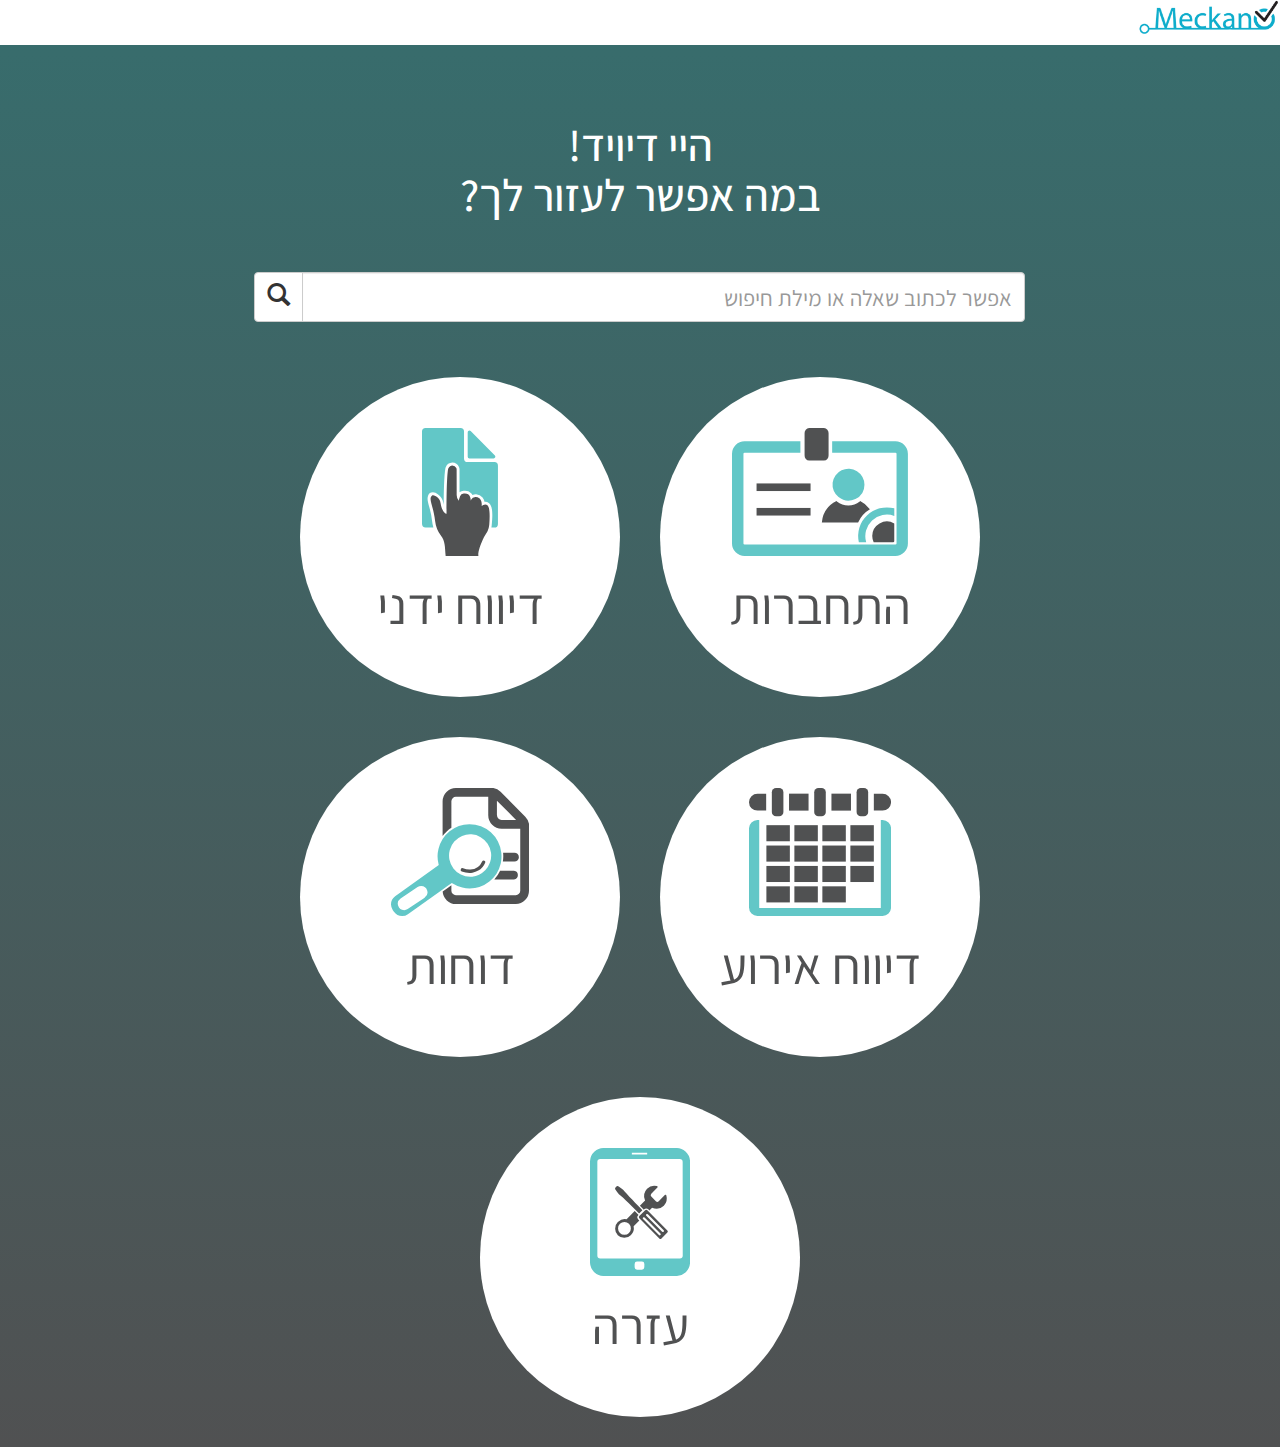
==== Habibi_FAQ/homePage.html @ c41bf71b "Add files via upload" ====
<!doctype html>
<html lang="">
    <head>
        <meta charset="utf-8">
        <meta http-equiv="X-UA-Compatible" content="IE=edge">
        <meta name="viewport" content="width=device-width, initial-scale=1">
        <title></title>
        <meta name="description" content="" />
        <meta name="keywords" content="" />
        <meta name="author" content="" />

        <!-- CSS -->
        <link href="https://fonts.googleapis.com/css?family=Assistant" rel="stylesheet">
        <!--Bootstrap 3 css file-->
        <link href="Bootstrap/css/bootstrap.css" rel="stylesheet" />
        <!--Bootstrap non-responsive css file (just add class "non-responsive" to the body tag)-->
        <link href="Bootstrap/css/bootstrap-non-responsive.css" rel="stylesheet" />
        <!--Bootstrap fixes for hebrew (add class='rtl' to the body tag)-->
        <link href="Bootstrap/css/bootstrap-rtl.css" rel="stylesheet" />
        <!--Bootstrap them - for changing the shape and colors of bootstrap objects like buttons-->
        <!--<link href="Bootstrap/css/bootstrap-theme.css" rel="stylesheet" />-->
        <!--The only file you should right your css-->
        <link href="Styles/myStyle.css" rel="stylesheet" />

        <!-- Scripts -->
        <!--jQuery library-->
        <script src="jScripts/jquery-1.10.2.min.js"></script>
        <!--Bootstrap library-->
        <script src="Bootstrap/js/bootstrap.min.js"></script>
    </head>

    <body class="rtl">
        <header><img id="logo" src="images/logo.jpg"/>
        </header>
        <div id="container" class="container-fluid">
            <h1>היי דיויד! <br/> במה אפשר לעזור לך?</h1>
            <div class="row">
                <div class="col-sm-10 col-md-10 col-sm-offset-1">
                    <form class="navbar-form" role="search">
                        <div class="input-group">
                            <input id="searchTxt" type="text" class="form-control" placeholder="אפשר לכתוב שאלה או מילת חיפוש" name="q">
                            <div class="input-group-btn">
                                <button id="searchBtn" class="btn btn-default" type="submit"><i class="glyphicon glyphicon-search"></i></button>
                            </div>
                        </div>
                    </form>
                </div>
            </div>

            <div id="navContainer">
                <ul id="mainNav">
                    <li><a href="index.htm"><img class="homePageIcon" src="images/signIn.svg"/>התחברות</a></li>
                    <li><a href="#menu1"><img class="homePageIcon" src="images/manualChange.svg"/>דיווח ידני</a></li>
                    <li><a href="#menu2"><img class="homePageIcon" src="images/occasion.svg"/>דיווח אירוע</a></li>
                    <li><a href="#menu3"><img class="homePageIcon" src="images/reports.svg"/>דוחות</a></li>
                    <li><a href="#menu4"><img class="homePageIcon" src="images/help.svg"/>עזרה</a></li>
                </ul>
            </div>
        </div>
    </body>

</html>
---- Habibi_FAQ/Styles/myStyle.css ----
body{
    min-height: 100vh;
    background: #376D6D; /* For browsers that do not support gradients */
    background: -webkit-linear-gradient(#376D6D, #505152); /* For Safari 5.1 to 6.0 */
    background: -o-linear-gradient(#376D6D, #505152); /* For Opera 11.1 to 12.0 */
    background: -moz-linear-gradient(#376D6D, #505152); /* For Firefox 3.6 to 15 */
    background: linear-gradient(#376D6D, #505152); /* Standard syntax (must be last) */
}

header{
    background-color:white;
    height: 5vh;
    margin-bottom: 30px;
}

body, div, h1, h2, h3, h4{
    font-family: 'Assistant', sans-serif !important;
}

#accordion .glyphicon { margin-right:10px; }
.panel-body { padding:0px; }
.panel-body table tr td { padding-left: 15px }
.panel-body .table {margin-bottom: 0px; }

h4 a{
    font-size: 3vw;
}

.panel-body{
    font-size: 2.5vw;
    padding: 12px;
}

#changePasswordPic{
    height: 500px;
}

#logo{
    height: 4vh;
}

#container{
    max-width: 960px;
}

ul.nav li{
    font-size: 3vw;
}

/*
ul.nav li a{
color:white;
}
*/

/*
.nav-pills > li.active > a, .nav-pills > li.active > a:hover, .nav-pills > li.active > a:focus, .unselected {
color: #505152;
background-color:  #fff;
font-weight: bold;
}
*/


a:focus {
    color: #396b6b;
    text-decoration: none;
    font-weight: bold;
}



/*---------------------home page-------------------------*/
h1{
    color: white;
    text-align: CENTER;
    font-size: 5vh;
    margin: 5vh;
}

#mainNav{
    list-style: none; 
    margin-top: 3vh;
}

#mainNav li a{
    background-color: white;
    display: inline-block;
    height: 25vw;
    width: 25vw;
    border-radius: 25vw;
    font-size: 4vw;
    text-align: center;
    color: #505152;
    margin: 20px;
}

#navBar{
    height: 76px;
    background-color: #3f4142;
    position: absolute;
    padding: 0px !important;
    margin-top: 73px;
}

.selected{
    background-color: white !important;
    display: inline-block;
    height: 20vw;
    width: 20vw;
    border-radius: 25vw;
    font-size: 3.5vw;
    text-align: center;
    color: #505152 !important;
    margin: 10px;
    font-weight: bold;
    border: 3px solid #62c7c7;

}

.selected img {
    height: 7vw;
    display: block;
    margin: 3vw auto 0vw auto;
}

.unselected {
    color: #505152;
    background-color: #f5f5f5;
    margin: 84px 5px 55px 5px;
    border-radius: 5px;
}

.unselected img{
    height: 3vh;
    margin-left: 1vw;
}

.homePageIcon{
    height: 10vw;
    display: block;
    margin: 4vw auto 1vw auto;
}

.innerPageIcon{
    height: 3vh;
    margin-left: 1vw;
}

ul{
    display:flex;
    flex-wrap: wrap;
    justify-content: center;
    padding: 0px;
}

#searchTxt, #searchBtn{
    height: 50px;
    font-size: 2.5vh;
}
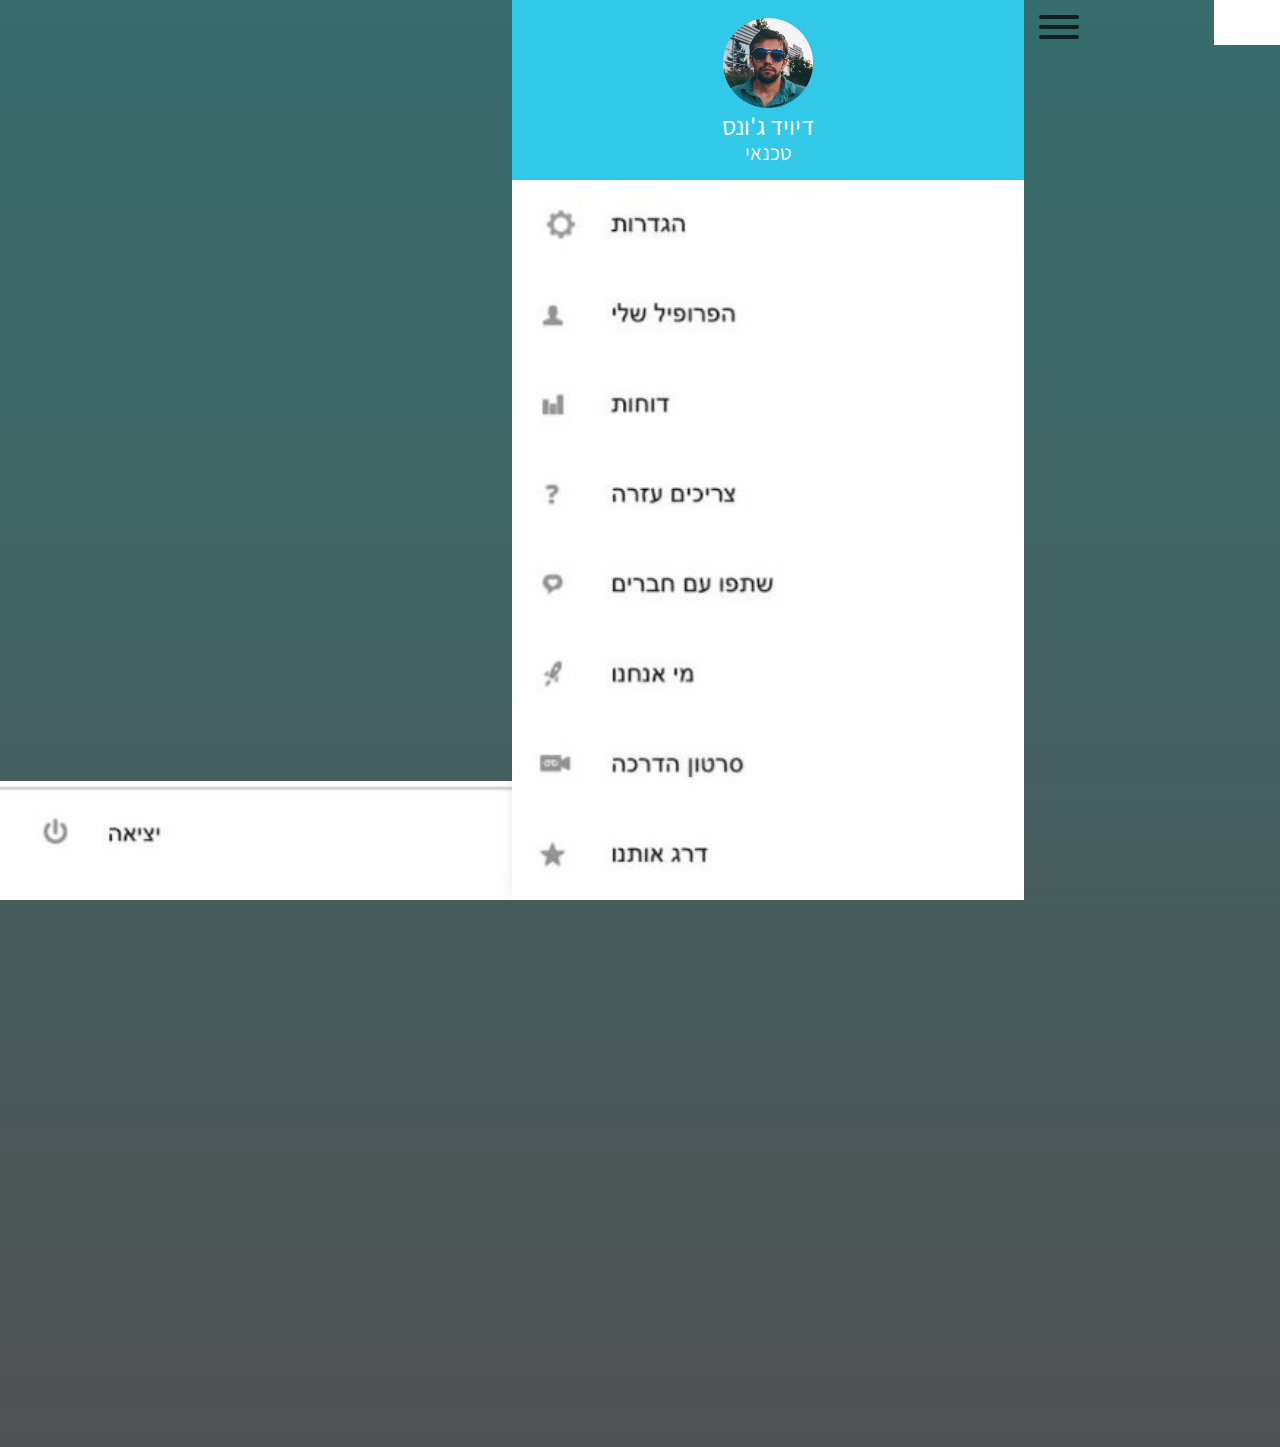
==== commit de611f13: "Add files via upload" ====
--- a/Habibi_FAQ/homePage.html
+++ b/Habibi_FAQ/homePage.html
@@ -21,42 +21,76 @@
         <!--<link href="Bootstrap/css/bootstrap-theme.css" rel="stylesheet" />-->
         <!--The only file you should right your css-->
         <link href="Styles/myStyle.css" rel="stylesheet" />
+        <link href="dist/hamburgers.css" rel="stylesheet" />
 
         <!-- Scripts -->
         <!--jQuery library-->
+
         <script src="jScripts/jquery-1.10.2.min.js"></script>
+        <script src="jScripts/jquery-ui.js"></script>
         <!--Bootstrap library-->
         <script src="Bootstrap/js/bootstrap.min.js"></script>
+        <script src="jScripts/javaScript.js"></script>
+
     </head>
 
-    <body class="rtl">
-        <header><img id="logo" src="images/logo.jpg"/>
-        </header>
-        <div id="container" class="container-fluid">
-            <h1>היי דיויד! <br/> במה אפשר לעזור לך?</h1>
-            <div class="row">
-                <div class="col-sm-10 col-md-10 col-sm-offset-1">
-                    <form class="navbar-form" role="search">
-                        <div class="input-group">
-                            <input id="searchTxt" type="text" class="form-control" placeholder="אפשר לכתוב שאלה או מילת חיפוש" name="q">
-                            <div class="input-group-btn">
-                                <button id="searchBtn" class="btn btn-default" type="submit"><i class="glyphicon glyphicon-search"></i></button>
+    <body class="rtl" onload="homepageLoad()">
+
+        <div id="menu" class="menuClose">
+            <div id="menuHeader">
+                <img id="profilePic" src="images/profileDavid.png"/>
+                <span id= "userName">
+                    דיויד ג'ונס <br/>
+                    <span id="job">טכנאי</span>
+                </span>
+            </div>
+            <img id="menuMiddle" src="images/menuMiddle.JPG"/>
+            <img id="menuBottom" src="images/menuBottom.JPG"/>
+        </div>
+
+        <div id="bigContainer">
+            <header>
+                <img id="logo" src="images/logo.jpg"/>
+                <button id="openMenu" class="hamburgerMenu hamburger hamburger--slider" type="button">
+                    <span class="hamburger-box">
+                        <span class="hamburger-inner"></span>
+                    </span>
+                </button>
+            </header>
+
+
+            <div id="container" class="container-fluid">
+
+
+
+
+                <h1>היי דיויד! <br/> במה אפשר לעזור לך?</h1>
+                <div class="row">
+                    <div class="col-sm-10 col-md-10 col-sm-offset-1">
+                        <form class="navbar-form" role="search">
+                            <div class="input-group">
+                                <input id="searchTxt" type="text" class="form-control" placeholder="אפשר לכתוב שאלה או מילת חיפוש" name="q">
+                                <div class="input-group-btn">
+                                    <button id="searchBtn" class="btn btn-default" type="submit"><i class="glyphicon glyphicon-search"></i></button>
+                                </div>
                             </div>
-                        </div>
-                    </form>
+                        </form>
+                    </div>
+                </div>
+
+                <div id="navContainer">
+                    <ul id="mainNav">
+                        <li><a onclick="click1()" href="index.htm"><img class="homePageIcon" src="images/signIn.svg"/>התחברות</a></li>
+                        <li><a onclick="click2()" href="index.htm"><img class="homePageIcon" src="images/manualChange.svg"/>דיווח ידני</a></li>
+                        <li><a onclick="click3()" href="index.htm"><img class="homePageIcon" src="images/occasion.svg"/>דיווח אירוע</a></li>
+                        <li><a onclick="click4()" href="index.htm"><img class="homePageIcon" src="images/reports.svg"/>דוחות</a></li>
+                        <li><a onclick="click5()" href="index.htm"><img class="homePageIcon" src="images/help.svg"/>תקלות</a></li>
+                    </ul>
                 </div>
             </div>
 
-            <div id="navContainer">
-                <ul id="mainNav">
-                    <li><a href="index.htm"><img class="homePageIcon" src="images/signIn.svg"/>התחברות</a></li>
-                    <li><a href="#menu1"><img class="homePageIcon" src="images/manualChange.svg"/>דיווח ידני</a></li>
-                    <li><a href="#menu2"><img class="homePageIcon" src="images/occasion.svg"/>דיווח אירוע</a></li>
-                    <li><a href="#menu3"><img class="homePageIcon" src="images/reports.svg"/>דוחות</a></li>
-                    <li><a href="#menu4"><img class="homePageIcon" src="images/help.svg"/>עזרה</a></li>
-                </ul>
-            </div>
-        </div>
+        </div> 
+
     </body>
 
 </html>--- a/Habibi_FAQ/Styles/myStyle.css
+++ b/Habibi_FAQ/Styles/myStyle.css
@@ -1,11 +1,14 @@
 
 body{
     min-height: 100vh;
+    max-width: 900px;
+    margin: 0 auto;
     background: #376D6D; /* For browsers that do not support gradients */
     background: -webkit-linear-gradient(#376D6D, #505152); /* For Safari 5.1 to 6.0 */
     background: -o-linear-gradient(#376D6D, #505152); /* For Opera 11.1 to 12.0 */
     background: -moz-linear-gradient(#376D6D, #505152); /* For Firefox 3.6 to 15 */
     background: linear-gradient(#376D6D, #505152); /* Standard syntax (must be last) */
+    direction:rtl;
 }
 
 header{
@@ -32,13 +35,14 @@
     padding: 12px;
 }
 
-#changePasswordPic{
-    height: 500px;
+.answerPic{
+    height: 400px;
 }
 
 #logo{
-    height: 4vh;
-}
+    height: 3.3vh;
+    margin: 9px 554px;
+    position: absolute;}
 
 #container{
     max-width: 960px;
@@ -63,7 +67,7 @@
 */
 
 
-a:focus {
+a.aQuestions:focus {
     color: #396b6b;
     text-decoration: none;
     font-weight: bold;
@@ -79,9 +83,20 @@
     margin: 5vh;
 }
 
+.hamburgerMenu{
+    position: absolute;
+/*    margin: -82px 683px !important;    */
+    left:0;
+}
+
+.hamburgerMenu:focus{
+    outline: transparent;
+}
+
 #mainNav{
     list-style: none; 
     margin-top: 3vh;
+    justify-content: center;
 }
 
 #mainNav li a{
@@ -97,30 +112,42 @@
 }
 
 #navBar{
-    height: 76px;
+    height: 69px;
     background-color: #3f4142;
     position: absolute;
     padding: 0px !important;
-    margin-top: 73px;
+    margin-top: 76px;
 }
 
 .selected{
     background-color: white !important;
     display: inline-block;
-    height: 20vw;
-    width: 20vw;
+    height: 18vw;
+    width: 18vw;
     border-radius: 25vw;
-    font-size: 3.5vw;
+    font-size: 3.1vw;
     text-align: center;
     color: #505152 !important;
-    margin: 10px;
+    margin: 22px 5px;
     font-weight: bold;
-    border: 3px solid #62c7c7;
-
-}
+    border: 6px solid #3f4142;    
+    /*
+    -webkit-transition: all 500ms ease;
+    -moz-transition: all 500ms ease;
+    -ms-transition: all 500ms ease;
+    -o-transition: all 500ms ease;
+    transition: all 500ms ease;
+    */
+}
+
+/*
+.liSelected{
+order: 1; 
+} 
+*/
 
 .selected img {
-    height: 7vw;
+    height: 5.5vw;
     display: block;
     margin: 3vw auto 0vw auto;
 }
@@ -130,6 +157,14 @@
     background-color: #f5f5f5;
     margin: 84px 5px 55px 5px;
     border-radius: 5px;
+    font-size: 2vh;
+    /*
+    -webkit-transition: all 500ms ease;
+    -moz-transition: all 500ms ease;
+    -ms-transition: all 500ms ease;
+    -o-transition: all 500ms ease;
+    transition: all 500ms ease;
+    */
 }
 
 .unselected img{
@@ -137,6 +172,10 @@
     margin-left: 1vw;
 }
 
+.aNavBar img{
+    pointer-events: none;
+}
+
 .homePageIcon{
     height: 10vw;
     display: block;
@@ -151,7 +190,7 @@
 ul{
     display:flex;
     flex-wrap: wrap;
-    justify-content: center;
+    justify-content: right;
     padding: 0px;
 }
 
@@ -160,4 +199,74 @@
     font-size: 2.5vh;
 }
 
-
+#5{
+    background-color: white;
+    padding: 20px;
+    border-radius: 5px;
+}
+
+#5 h3{
+    margin-top: 0px;
+    font-weight: bold;
+    margin-bottom: 15px;
+    text-align: center;
+}
+
+#5 p{
+    font-size: 2.5vw;
+}
+
+.menuClose{
+    position: absolute;
+    background-color: white;
+    width: 40vw;
+    height: 100vh;
+    top: 0;
+    left: 0;
+    z-index: 4;
+/*    float:left;*/
+/*    margin-right:-60vw;*/
+    transform: translateX(-40vw);
+}
+
+.menuClose2{
+/*    transform: translateX(-40vw);*/
+/*    display:none;*/
+}
+.menuOpen{
+    transform: translate(0);
+/*    left: 0;*/
+}
+
+#menuHeader{
+    height: 20vh;
+    background-color: #32c9e8;
+    padding: 2vh;
+}
+
+#userName{
+    color: white;
+    font-size: 2.8vh;
+    text-align: center;
+    display: block;
+}
+
+#job{
+    margin-top: -0.7vh;
+    font-size: 2.3vh;
+    display: block;}
+
+#profilePic{
+    height: 10vh;
+    margin: 0 auto;
+    display: block;
+}
+
+#menuMiddle, #menuBottom{
+    width: 100%;
+}
+
+#menuBottom{
+    position: absolute;
+    bottom: 0;
+}
--- a/Habibi_FAQ/dist/hamburgers.css
+++ b/Habibi_FAQ/dist/hamburgers.css
@@ -0,0 +1,626 @@
+/*!
+ * Hamburgers
+ * @description Tasty CSS-animated hamburgers
+ * @author Jonathan Suh @jonsuh
+ * @site https://jonsuh.com/hamburgers
+ * @link https://github.com/jonsuh/hamburgers
+ */
+.hamburger {
+  padding: 15px 15px;
+  display: inline-block;
+  cursor: pointer;
+  transition-property: opacity, filter;
+  transition-duration: 0.15s;
+  transition-timing-function: linear;
+  font: inherit;
+  color: inherit;
+  text-transform: none;
+  background-color: transparent;
+  border: 0;
+  margin: 0;
+  overflow: visible; }
+  .hamburger:hover {
+    opacity: 0.7; }
+
+.hamburger-box {
+  width: 40px;
+  height: 24px;
+  display: inline-block;
+  position: relative; }
+
+.hamburger-inner {
+  display: block;
+  top: 50%;
+  margin-top: -2px; }
+  .hamburger-inner, .hamburger-inner::before, .hamburger-inner::after {
+    width: 40px;
+    height: 4px;
+    background-color: #000;
+    border-radius: 4px;
+    position: absolute;
+    transition-property: transform;
+    transition-duration: 0.15s;
+    transition-timing-function: ease; }
+  .hamburger-inner::before, .hamburger-inner::after {
+    content: "";
+    display: block; }
+  .hamburger-inner::before {
+    top: -10px; }
+  .hamburger-inner::after {
+    bottom: -10px; }
+
+/*
+   * 3DX
+   */
+.hamburger--3dx .hamburger-box {
+  perspective: 80px; }
+
+.hamburger--3dx .hamburger-inner {
+  transition: transform 0.15s cubic-bezier(0.645, 0.045, 0.355, 1), background-color 0s 0.1s cubic-bezier(0.645, 0.045, 0.355, 1); }
+  .hamburger--3dx .hamburger-inner::before, .hamburger--3dx .hamburger-inner::after {
+    transition: transform 0s 0.1s cubic-bezier(0.645, 0.045, 0.355, 1); }
+
+.hamburger--3dx.is-active .hamburger-inner {
+  background-color: transparent;
+  transform: rotateY(180deg); }
+  .hamburger--3dx.is-active .hamburger-inner::before {
+    transform: translate3d(0, 10px, 0) rotate(45deg); }
+  .hamburger--3dx.is-active .hamburger-inner::after {
+    transform: translate3d(0, -10px, 0) rotate(-45deg); }
+
+/*
+   * 3DX Reverse
+   */
+.hamburger--3dx-r .hamburger-box {
+  perspective: 80px; }
+
+.hamburger--3dx-r .hamburger-inner {
+  transition: transform 0.15s cubic-bezier(0.645, 0.045, 0.355, 1), background-color 0s 0.1s cubic-bezier(0.645, 0.045, 0.355, 1); }
+  .hamburger--3dx-r .hamburger-inner::before, .hamburger--3dx-r .hamburger-inner::after {
+    transition: transform 0s 0.1s cubic-bezier(0.645, 0.045, 0.355, 1); }
+
+.hamburger--3dx-r.is-active .hamburger-inner {
+  background-color: transparent;
+  transform: rotateY(-180deg); }
+  .hamburger--3dx-r.is-active .hamburger-inner::before {
+    transform: translate3d(0, 10px, 0) rotate(45deg); }
+  .hamburger--3dx-r.is-active .hamburger-inner::after {
+    transform: translate3d(0, -10px, 0) rotate(-45deg); }
+
+/*
+   * 3DY
+   */
+.hamburger--3dy .hamburger-box {
+  perspective: 80px; }
+
+.hamburger--3dy .hamburger-inner {
+  transition: transform 0.15s cubic-bezier(0.645, 0.045, 0.355, 1), background-color 0s 0.1s cubic-bezier(0.645, 0.045, 0.355, 1); }
+  .hamburger--3dy .hamburger-inner::before, .hamburger--3dy .hamburger-inner::after {
+    transition: transform 0s 0.1s cubic-bezier(0.645, 0.045, 0.355, 1); }
+
+.hamburger--3dy.is-active .hamburger-inner {
+  background-color: transparent;
+  transform: rotateX(-180deg); }
+  .hamburger--3dy.is-active .hamburger-inner::before {
+    transform: translate3d(0, 10px, 0) rotate(45deg); }
+  .hamburger--3dy.is-active .hamburger-inner::after {
+    transform: translate3d(0, -10px, 0) rotate(-45deg); }
+
+/*
+   * 3DY Reverse
+   */
+.hamburger--3dy-r .hamburger-box {
+  perspective: 80px; }
+
+.hamburger--3dy-r .hamburger-inner {
+  transition: transform 0.15s cubic-bezier(0.645, 0.045, 0.355, 1), background-color 0s 0.1s cubic-bezier(0.645, 0.045, 0.355, 1); }
+  .hamburger--3dy-r .hamburger-inner::before, .hamburger--3dy-r .hamburger-inner::after {
+    transition: transform 0s 0.1s cubic-bezier(0.645, 0.045, 0.355, 1); }
+
+.hamburger--3dy-r.is-active .hamburger-inner {
+  background-color: transparent;
+  transform: rotateX(180deg); }
+  .hamburger--3dy-r.is-active .hamburger-inner::before {
+    transform: translate3d(0, 10px, 0) rotate(45deg); }
+  .hamburger--3dy-r.is-active .hamburger-inner::after {
+    transform: translate3d(0, -10px, 0) rotate(-45deg); }
+
+/*
+   * Arrow
+   */
+.hamburger--arrow.is-active .hamburger-inner::before {
+  transform: translate3d(-8px, 0, 0) rotate(-45deg) scale(0.7, 1); }
+
+.hamburger--arrow.is-active .hamburger-inner::after {
+  transform: translate3d(-8px, 0, 0) rotate(45deg) scale(0.7, 1); }
+
+/*
+   * Arrow Right
+   */
+.hamburger--arrow-r.is-active .hamburger-inner::before {
+  transform: translate3d(8px, 0, 0) rotate(45deg) scale(0.7, 1); }
+
+.hamburger--arrow-r.is-active .hamburger-inner::after {
+  transform: translate3d(8px, 0, 0) rotate(-45deg) scale(0.7, 1); }
+
+/*
+   * Arrow Alt
+   */
+.hamburger--arrowalt .hamburger-inner::before {
+  transition: top 0.1s 0.1s ease, transform 0.1s cubic-bezier(0.165, 0.84, 0.44, 1); }
+
+.hamburger--arrowalt .hamburger-inner::after {
+  transition: bottom 0.1s 0.1s ease, transform 0.1s cubic-bezier(0.165, 0.84, 0.44, 1); }
+
+.hamburger--arrowalt.is-active .hamburger-inner::before {
+  top: 0;
+  transform: translate3d(-8px, -10px, 0) rotate(-45deg) scale(0.7, 1);
+  transition: top 0.1s ease, transform 0.1s 0.1s cubic-bezier(0.895, 0.03, 0.685, 0.22); }
+
+.hamburger--arrowalt.is-active .hamburger-inner::after {
+  bottom: 0;
+  transform: translate3d(-8px, 10px, 0) rotate(45deg) scale(0.7, 1);
+  transition: bottom 0.1s ease, transform 0.1s 0.1s cubic-bezier(0.895, 0.03, 0.685, 0.22); }
+
+/*
+   * Arrow Alt Right
+   */
+.hamburger--arrowalt-r .hamburger-inner::before {
+  transition: top 0.1s 0.1s ease, transform 0.1s cubic-bezier(0.165, 0.84, 0.44, 1); }
+
+.hamburger--arrowalt-r .hamburger-inner::after {
+  transition: bottom 0.1s 0.1s ease, transform 0.1s cubic-bezier(0.165, 0.84, 0.44, 1); }
+
+.hamburger--arrowalt-r.is-active .hamburger-inner::before {
+  top: 0;
+  transform: translate3d(8px, -10px, 0) rotate(45deg) scale(0.7, 1);
+  transition: top 0.1s ease, transform 0.1s 0.1s cubic-bezier(0.895, 0.03, 0.685, 0.22); }
+
+.hamburger--arrowalt-r.is-active .hamburger-inner::after {
+  bottom: 0;
+  transform: translate3d(8px, 10px, 0) rotate(-45deg) scale(0.7, 1);
+  transition: bottom 0.1s ease, transform 0.1s 0.1s cubic-bezier(0.895, 0.03, 0.685, 0.22); }
+
+/*
+   * Boring
+   */
+.hamburger--boring .hamburger-inner, .hamburger--boring .hamburger-inner::before, .hamburger--boring .hamburger-inner::after {
+  transition-property: none; }
+
+.hamburger--boring.is-active .hamburger-inner {
+  transform: rotate(45deg); }
+  .hamburger--boring.is-active .hamburger-inner::before {
+    top: 0;
+    opacity: 0; }
+  .hamburger--boring.is-active .hamburger-inner::after {
+    bottom: 0;
+    transform: rotate(-90deg); }
+
+/*
+   * Collapse
+   */
+.hamburger--collapse .hamburger-inner {
+  top: auto;
+  bottom: 0;
+  transition-duration: 0.13s;
+  transition-delay: 0.13s;
+  transition-timing-function: cubic-bezier(0.55, 0.055, 0.675, 0.19); }
+  .hamburger--collapse .hamburger-inner::after {
+    top: -20px;
+    transition: top 0.2s 0.2s cubic-bezier(0.33333, 0.66667, 0.66667, 1), opacity 0.1s linear; }
+  .hamburger--collapse .hamburger-inner::before {
+    transition: top 0.12s 0.2s cubic-bezier(0.33333, 0.66667, 0.66667, 1), transform 0.13s cubic-bezier(0.55, 0.055, 0.675, 0.19); }
+
+.hamburger--collapse.is-active .hamburger-inner {
+  transform: translate3d(0, -10px, 0) rotate(-45deg);
+  transition-delay: 0.22s;
+  transition-timing-function: cubic-bezier(0.215, 0.61, 0.355, 1); }
+  .hamburger--collapse.is-active .hamburger-inner::after {
+    top: 0;
+    opacity: 0;
+    transition: top 0.2s cubic-bezier(0.33333, 0, 0.66667, 0.33333), opacity 0.1s 0.22s linear; }
+  .hamburger--collapse.is-active .hamburger-inner::before {
+    top: 0;
+    transform: rotate(-90deg);
+    transition: top 0.1s 0.16s cubic-bezier(0.33333, 0, 0.66667, 0.33333), transform 0.13s 0.25s cubic-bezier(0.215, 0.61, 0.355, 1); }
+
+/*
+   * Collapse Reverse
+   */
+.hamburger--collapse-r .hamburger-inner {
+  top: auto;
+  bottom: 0;
+  transition-duration: 0.13s;
+  transition-delay: 0.13s;
+  transition-timing-function: cubic-bezier(0.55, 0.055, 0.675, 0.19); }
+  .hamburger--collapse-r .hamburger-inner::after {
+    top: -20px;
+    transition: top 0.2s 0.2s cubic-bezier(0.33333, 0.66667, 0.66667, 1), opacity 0.1s linear; }
+  .hamburger--collapse-r .hamburger-inner::before {
+    transition: top 0.12s 0.2s cubic-bezier(0.33333, 0.66667, 0.66667, 1), transform 0.13s cubic-bezier(0.55, 0.055, 0.675, 0.19); }
+
+.hamburger--collapse-r.is-active .hamburger-inner {
+  transform: translate3d(0, -10px, 0) rotate(45deg);
+  transition-delay: 0.22s;
+  transition-timing-function: cubic-bezier(0.215, 0.61, 0.355, 1); }
+  .hamburger--collapse-r.is-active .hamburger-inner::after {
+    top: 0;
+    opacity: 0;
+    transition: top 0.2s cubic-bezier(0.33333, 0, 0.66667, 0.33333), opacity 0.1s 0.22s linear; }
+  .hamburger--collapse-r.is-active .hamburger-inner::before {
+    top: 0;
+    transform: rotate(90deg);
+    transition: top 0.1s 0.16s cubic-bezier(0.33333, 0, 0.66667, 0.33333), transform 0.13s 0.25s cubic-bezier(0.215, 0.61, 0.355, 1); }
+
+/*
+   * Elastic
+   */
+.hamburger--elastic .hamburger-inner {
+  top: 2px;
+  transition-duration: 0.275s;
+  transition-timing-function: cubic-bezier(0.68, -0.55, 0.265, 1.55); }
+  .hamburger--elastic .hamburger-inner::before {
+    top: 10px;
+    transition: opacity 0.125s 0.275s ease; }
+  .hamburger--elastic .hamburger-inner::after {
+    top: 20px;
+    transition: transform 0.275s cubic-bezier(0.68, -0.55, 0.265, 1.55); }
+
+.hamburger--elastic.is-active .hamburger-inner {
+  transform: translate3d(0, 10px, 0) rotate(135deg);
+  transition-delay: 0.075s; }
+  .hamburger--elastic.is-active .hamburger-inner::before {
+    transition-delay: 0s;
+    opacity: 0; }
+  .hamburger--elastic.is-active .hamburger-inner::after {
+    transform: translate3d(0, -20px, 0) rotate(-270deg);
+    transition-delay: 0.075s; }
+
+/*
+   * Elastic Reverse
+   */
+.hamburger--elastic-r .hamburger-inner {
+  top: 2px;
+  transition-duration: 0.275s;
+  transition-timing-function: cubic-bezier(0.68, -0.55, 0.265, 1.55); }
+  .hamburger--elastic-r .hamburger-inner::before {
+    top: 10px;
+    transition: opacity 0.125s 0.275s ease; }
+  .hamburger--elastic-r .hamburger-inner::after {
+    top: 20px;
+    transition: transform 0.275s cubic-bezier(0.68, -0.55, 0.265, 1.55); }
+
+.hamburger--elastic-r.is-active .hamburger-inner {
+  transform: translate3d(0, 10px, 0) rotate(-135deg);
+  transition-delay: 0.075s; }
+  .hamburger--elastic-r.is-active .hamburger-inner::before {
+    transition-delay: 0s;
+    opacity: 0; }
+  .hamburger--elastic-r.is-active .hamburger-inner::after {
+    transform: translate3d(0, -20px, 0) rotate(270deg);
+    transition-delay: 0.075s; }
+
+/*
+   * Emphatic
+   */
+.hamburger--emphatic {
+  overflow: hidden; }
+  .hamburger--emphatic .hamburger-inner {
+    transition: background-color 0.125s 0.175s ease-in; }
+    .hamburger--emphatic .hamburger-inner::before {
+      left: 0;
+      transition: transform 0.125s cubic-bezier(0.6, 0.04, 0.98, 0.335), top 0.05s 0.125s linear, left 0.125s 0.175s ease-in; }
+    .hamburger--emphatic .hamburger-inner::after {
+      top: 10px;
+      right: 0;
+      transition: transform 0.125s cubic-bezier(0.6, 0.04, 0.98, 0.335), top 0.05s 0.125s linear, right 0.125s 0.175s ease-in; }
+  .hamburger--emphatic.is-active .hamburger-inner {
+    transition-delay: 0s;
+    transition-timing-function: ease-out;
+    background-color: transparent; }
+    .hamburger--emphatic.is-active .hamburger-inner::before {
+      left: -80px;
+      top: -80px;
+      transform: translate3d(80px, 80px, 0) rotate(45deg);
+      transition: left 0.125s ease-out, top 0.05s 0.125s linear, transform 0.125s 0.175s cubic-bezier(0.075, 0.82, 0.165, 1); }
+    .hamburger--emphatic.is-active .hamburger-inner::after {
+      right: -80px;
+      top: -80px;
+      transform: translate3d(-80px, 80px, 0) rotate(-45deg);
+      transition: right 0.125s ease-out, top 0.05s 0.125s linear, transform 0.125s 0.175s cubic-bezier(0.075, 0.82, 0.165, 1); }
+
+/*
+   * Emphatic Reverse
+   */
+.hamburger--emphatic-r {
+  overflow: hidden; }
+  .hamburger--emphatic-r .hamburger-inner {
+    transition: background-color 0.125s 0.175s ease-in; }
+    .hamburger--emphatic-r .hamburger-inner::before {
+      left: 0;
+      transition: transform 0.125s cubic-bezier(0.6, 0.04, 0.98, 0.335), top 0.05s 0.125s linear, left 0.125s 0.175s ease-in; }
+    .hamburger--emphatic-r .hamburger-inner::after {
+      top: 10px;
+      right: 0;
+      transition: transform 0.125s cubic-bezier(0.6, 0.04, 0.98, 0.335), top 0.05s 0.125s linear, right 0.125s 0.175s ease-in; }
+  .hamburger--emphatic-r.is-active .hamburger-inner {
+    transition-delay: 0s;
+    transition-timing-function: ease-out;
+    background-color: transparent; }
+    .hamburger--emphatic-r.is-active .hamburger-inner::before {
+      left: -80px;
+      top: 80px;
+      transform: translate3d(80px, -80px, 0) rotate(-45deg);
+      transition: left 0.125s ease-out, top 0.05s 0.125s linear, transform 0.125s 0.175s cubic-bezier(0.075, 0.82, 0.165, 1); }
+    .hamburger--emphatic-r.is-active .hamburger-inner::after {
+      right: -80px;
+      top: 80px;
+      transform: translate3d(-80px, -80px, 0) rotate(45deg);
+      transition: right 0.125s ease-out, top 0.05s 0.125s linear, transform 0.125s 0.175s cubic-bezier(0.075, 0.82, 0.165, 1); }
+
+/*
+   * Slider
+   */
+.hamburger--slider .hamburger-inner {
+  top: 2px; }
+  .hamburger--slider .hamburger-inner::before {
+    top: 10px;
+    transition-property: transform, opacity;
+    transition-timing-function: ease;
+    transition-duration: 0.15s; }
+  .hamburger--slider .hamburger-inner::after {
+    top: 20px; }
+
+.hamburger--slider.is-active .hamburger-inner {
+  transform: translate3d(0, 10px, 0) rotate(45deg); }
+  .hamburger--slider.is-active .hamburger-inner::before {
+    transform: rotate(-45deg) translate3d(-5.71429px, -6px, 0);
+    opacity: 0; }
+  .hamburger--slider.is-active .hamburger-inner::after {
+    transform: translate3d(0, -20px, 0) rotate(-90deg); }
+
+/*
+   * Slider Reverse
+   */
+.hamburger--slider-r .hamburger-inner {
+  top: 2px; }
+  .hamburger--slider-r .hamburger-inner::before {
+    top: 10px;
+    transition-property: transform, opacity;
+    transition-timing-function: ease;
+    transition-duration: 0.15s; }
+  .hamburger--slider-r .hamburger-inner::after {
+    top: 20px; }
+
+.hamburger--slider-r.is-active .hamburger-inner {
+  transform: translate3d(0, 10px, 0) rotate(-45deg); }
+  .hamburger--slider-r.is-active .hamburger-inner::before {
+    transform: rotate(45deg) translate3d(5.71429px, -6px, 0);
+    opacity: 0; }
+  .hamburger--slider-r.is-active .hamburger-inner::after {
+    transform: translate3d(0, -20px, 0) rotate(90deg); }
+
+/*
+   * Spring
+   */
+.hamburger--spring .hamburger-inner {
+  top: 2px;
+  transition: background-color 0s 0.13s linear; }
+  .hamburger--spring .hamburger-inner::before {
+    top: 10px;
+    transition: top 0.1s 0.2s cubic-bezier(0.33333, 0.66667, 0.66667, 1), transform 0.13s cubic-bezier(0.55, 0.055, 0.675, 0.19); }
+  .hamburger--spring .hamburger-inner::after {
+    top: 20px;
+    transition: top 0.2s 0.2s cubic-bezier(0.33333, 0.66667, 0.66667, 1), transform 0.13s cubic-bezier(0.55, 0.055, 0.675, 0.19); }
+
+.hamburger--spring.is-active .hamburger-inner {
+  transition-delay: 0.22s;
+  background-color: transparent; }
+  .hamburger--spring.is-active .hamburger-inner::before {
+    top: 0;
+    transition: top 0.1s 0.15s cubic-bezier(0.33333, 0, 0.66667, 0.33333), transform 0.13s 0.22s cubic-bezier(0.215, 0.61, 0.355, 1);
+    transform: translate3d(0, 10px, 0) rotate(45deg); }
+  .hamburger--spring.is-active .hamburger-inner::after {
+    top: 0;
+    transition: top 0.2s cubic-bezier(0.33333, 0, 0.66667, 0.33333), transform 0.13s 0.22s cubic-bezier(0.215, 0.61, 0.355, 1);
+    transform: translate3d(0, 10px, 0) rotate(-45deg); }
+
+/*
+   * Spring Reverse
+   */
+.hamburger--spring-r .hamburger-inner {
+  top: auto;
+  bottom: 0;
+  transition-duration: 0.13s;
+  transition-delay: 0s;
+  transition-timing-function: cubic-bezier(0.55, 0.055, 0.675, 0.19); }
+  .hamburger--spring-r .hamburger-inner::after {
+    top: -20px;
+    transition: top 0.2s 0.2s cubic-bezier(0.33333, 0.66667, 0.66667, 1), opacity 0s linear; }
+  .hamburger--spring-r .hamburger-inner::before {
+    transition: top 0.1s 0.2s cubic-bezier(0.33333, 0.66667, 0.66667, 1), transform 0.13s cubic-bezier(0.55, 0.055, 0.675, 0.19); }
+
+.hamburger--spring-r.is-active .hamburger-inner {
+  transform: translate3d(0, -10px, 0) rotate(-45deg);
+  transition-delay: 0.22s;
+  transition-timing-function: cubic-bezier(0.215, 0.61, 0.355, 1); }
+  .hamburger--spring-r.is-active .hamburger-inner::after {
+    top: 0;
+    opacity: 0;
+    transition: top 0.2s cubic-bezier(0.33333, 0, 0.66667, 0.33333), opacity 0s 0.22s linear; }
+  .hamburger--spring-r.is-active .hamburger-inner::before {
+    top: 0;
+    transform: rotate(90deg);
+    transition: top 0.1s 0.15s cubic-bezier(0.33333, 0, 0.66667, 0.33333), transform 0.13s 0.22s cubic-bezier(0.215, 0.61, 0.355, 1); }
+
+/*
+   * Stand
+   */
+.hamburger--stand .hamburger-inner {
+  transition: transform 0.075s 0.15s cubic-bezier(0.55, 0.055, 0.675, 0.19), background-color 0s 0.075s linear; }
+  .hamburger--stand .hamburger-inner::before {
+    transition: top 0.075s 0.075s ease-in, transform 0.075s 0s cubic-bezier(0.55, 0.055, 0.675, 0.19); }
+  .hamburger--stand .hamburger-inner::after {
+    transition: bottom 0.075s 0.075s ease-in, transform 0.075s 0s cubic-bezier(0.55, 0.055, 0.675, 0.19); }
+
+.hamburger--stand.is-active .hamburger-inner {
+  transform: rotate(90deg);
+  background-color: transparent;
+  transition: transform 0.075s 0s cubic-bezier(0.215, 0.61, 0.355, 1), background-color 0s 0.15s linear; }
+  .hamburger--stand.is-active .hamburger-inner::before {
+    top: 0;
+    transform: rotate(-45deg);
+    transition: top 0.075s 0.1s ease-out, transform 0.075s 0.15s cubic-bezier(0.215, 0.61, 0.355, 1); }
+  .hamburger--stand.is-active .hamburger-inner::after {
+    bottom: 0;
+    transform: rotate(45deg);
+    transition: bottom 0.075s 0.1s ease-out, transform 0.075s 0.15s cubic-bezier(0.215, 0.61, 0.355, 1); }
+
+/*
+   * Stand Reverse
+   */
+.hamburger--stand-r .hamburger-inner {
+  transition: transform 0.075s 0.15s cubic-bezier(0.55, 0.055, 0.675, 0.19), background-color 0s 0.075s linear; }
+  .hamburger--stand-r .hamburger-inner::before {
+    transition: top 0.075s 0.075s ease-in, transform 0.075s 0s cubic-bezier(0.55, 0.055, 0.675, 0.19); }
+  .hamburger--stand-r .hamburger-inner::after {
+    transition: bottom 0.075s 0.075s ease-in, transform 0.075s 0s cubic-bezier(0.55, 0.055, 0.675, 0.19); }
+
+.hamburger--stand-r.is-active .hamburger-inner {
+  transform: rotate(-90deg);
+  background-color: transparent;
+  transition: transform 0.075s 0s cubic-bezier(0.215, 0.61, 0.355, 1), background-color 0s 0.15s linear; }
+  .hamburger--stand-r.is-active .hamburger-inner::before {
+    top: 0;
+    transform: rotate(-45deg);
+    transition: top 0.075s 0.1s ease-out, transform 0.075s 0.15s cubic-bezier(0.215, 0.61, 0.355, 1); }
+  .hamburger--stand-r.is-active .hamburger-inner::after {
+    bottom: 0;
+    transform: rotate(45deg);
+    transition: bottom 0.075s 0.1s ease-out, transform 0.075s 0.15s cubic-bezier(0.215, 0.61, 0.355, 1); }
+
+/*
+   * Spin
+   */
+.hamburger--spin .hamburger-inner {
+  transition-duration: 0.22s;
+  transition-timing-function: cubic-bezier(0.55, 0.055, 0.675, 0.19); }
+  .hamburger--spin .hamburger-inner::before {
+    transition: top 0.1s 0.25s ease-in, opacity 0.1s ease-in; }
+  .hamburger--spin .hamburger-inner::after {
+    transition: bottom 0.1s 0.25s ease-in, transform 0.22s cubic-bezier(0.55, 0.055, 0.675, 0.19); }
+
+.hamburger--spin.is-active .hamburger-inner {
+  transform: rotate(225deg);
+  transition-delay: 0.12s;
+  transition-timing-function: cubic-bezier(0.215, 0.61, 0.355, 1); }
+  .hamburger--spin.is-active .hamburger-inner::before {
+    top: 0;
+    opacity: 0;
+    transition: top 0.1s ease-out, opacity 0.1s 0.12s ease-out; }
+  .hamburger--spin.is-active .hamburger-inner::after {
+    bottom: 0;
+    transform: rotate(-90deg);
+    transition: bottom 0.1s ease-out, transform 0.22s 0.12s cubic-bezier(0.215, 0.61, 0.355, 1); }
+
+/*
+   * Spin Reverse
+   */
+.hamburger--spin-r .hamburger-inner {
+  transition-duration: 0.22s;
+  transition-timing-function: cubic-bezier(0.55, 0.055, 0.675, 0.19); }
+  .hamburger--spin-r .hamburger-inner::before {
+    transition: top 0.1s 0.25s ease-in, opacity 0.1s ease-in; }
+  .hamburger--spin-r .hamburger-inner::after {
+    transition: bottom 0.1s 0.25s ease-in, transform 0.22s cubic-bezier(0.55, 0.055, 0.675, 0.19); }
+
+.hamburger--spin-r.is-active .hamburger-inner {
+  transform: rotate(-225deg);
+  transition-delay: 0.12s;
+  transition-timing-function: cubic-bezier(0.215, 0.61, 0.355, 1); }
+  .hamburger--spin-r.is-active .hamburger-inner::before {
+    top: 0;
+    opacity: 0;
+    transition: top 0.1s ease-out, opacity 0.1s 0.12s ease-out; }
+  .hamburger--spin-r.is-active .hamburger-inner::after {
+    bottom: 0;
+    transform: rotate(90deg);
+    transition: bottom 0.1s ease-out, transform 0.22s 0.12s cubic-bezier(0.215, 0.61, 0.355, 1); }
+
+/*
+   * Squeeze
+   */
+.hamburger--squeeze .hamburger-inner {
+  transition-duration: 0.075s;
+  transition-timing-function: cubic-bezier(0.55, 0.055, 0.675, 0.19); }
+  .hamburger--squeeze .hamburger-inner::before {
+    transition: top 0.075s 0.12s ease, opacity 0.075s ease; }
+  .hamburger--squeeze .hamburger-inner::after {
+    transition: bottom 0.075s 0.12s ease, transform 0.075s cubic-bezier(0.55, 0.055, 0.675, 0.19); }
+
+.hamburger--squeeze.is-active .hamburger-inner {
+  transform: rotate(45deg);
+  transition-delay: 0.12s;
+  transition-timing-function: cubic-bezier(0.215, 0.61, 0.355, 1); }
+  .hamburger--squeeze.is-active .hamburger-inner::before {
+    top: 0;
+    opacity: 0;
+    transition: top 0.075s ease, opacity 0.075s 0.12s ease; }
+  .hamburger--squeeze.is-active .hamburger-inner::after {
+    bottom: 0;
+    transform: rotate(-90deg);
+    transition: bottom 0.075s ease, transform 0.075s 0.12s cubic-bezier(0.215, 0.61, 0.355, 1); }
+
+/*
+   * Vortex
+   */
+.hamburger--vortex .hamburger-inner {
+  transition-duration: 0.2s;
+  transition-timing-function: cubic-bezier(0.19, 1, 0.22, 1); }
+  .hamburger--vortex .hamburger-inner::before, .hamburger--vortex .hamburger-inner::after {
+    transition-duration: 0s;
+    transition-delay: 0.1s;
+    transition-timing-function: linear; }
+  .hamburger--vortex .hamburger-inner::before {
+    transition-property: top, opacity; }
+  .hamburger--vortex .hamburger-inner::after {
+    transition-property: bottom, transform; }
+
+.hamburger--vortex.is-active .hamburger-inner {
+  transform: rotate(765deg);
+  transition-timing-function: cubic-bezier(0.19, 1, 0.22, 1); }
+  .hamburger--vortex.is-active .hamburger-inner::before, .hamburger--vortex.is-active .hamburger-inner::after {
+    transition-delay: 0s; }
+  .hamburger--vortex.is-active .hamburger-inner::before {
+    top: 0;
+    opacity: 0; }
+  .hamburger--vortex.is-active .hamburger-inner::after {
+    bottom: 0;
+    transform: rotate(90deg); }
+
+/*
+   * Vortex Reverse
+   */
+.hamburger--vortex-r .hamburger-inner {
+  transition-duration: 0.2s;
+  transition-timing-function: cubic-bezier(0.19, 1, 0.22, 1); }
+  .hamburger--vortex-r .hamburger-inner::before, .hamburger--vortex-r .hamburger-inner::after {
+    transition-duration: 0s;
+    transition-delay: 0.1s;
+    transition-timing-function: linear; }
+  .hamburger--vortex-r .hamburger-inner::before {
+    transition-property: top, opacity; }
+  .hamburger--vortex-r .hamburger-inner::after {
+    transition-property: bottom, transform; }
+
+.hamburger--vortex-r.is-active .hamburger-inner {
+  transform: rotate(-765deg);
+  transition-timing-function: cubic-bezier(0.19, 1, 0.22, 1); }
+  .hamburger--vortex-r.is-active .hamburger-inner::before, .hamburger--vortex-r.is-active .hamburger-inner::after {
+    transition-delay: 0s; }
+  .hamburger--vortex-r.is-active .hamburger-inner::before {
+    top: 0;
+    opacity: 0; }
+  .hamburger--vortex-r.is-active .hamburger-inner::after {
+    bottom: 0;
+    transform: rotate(-90deg); }
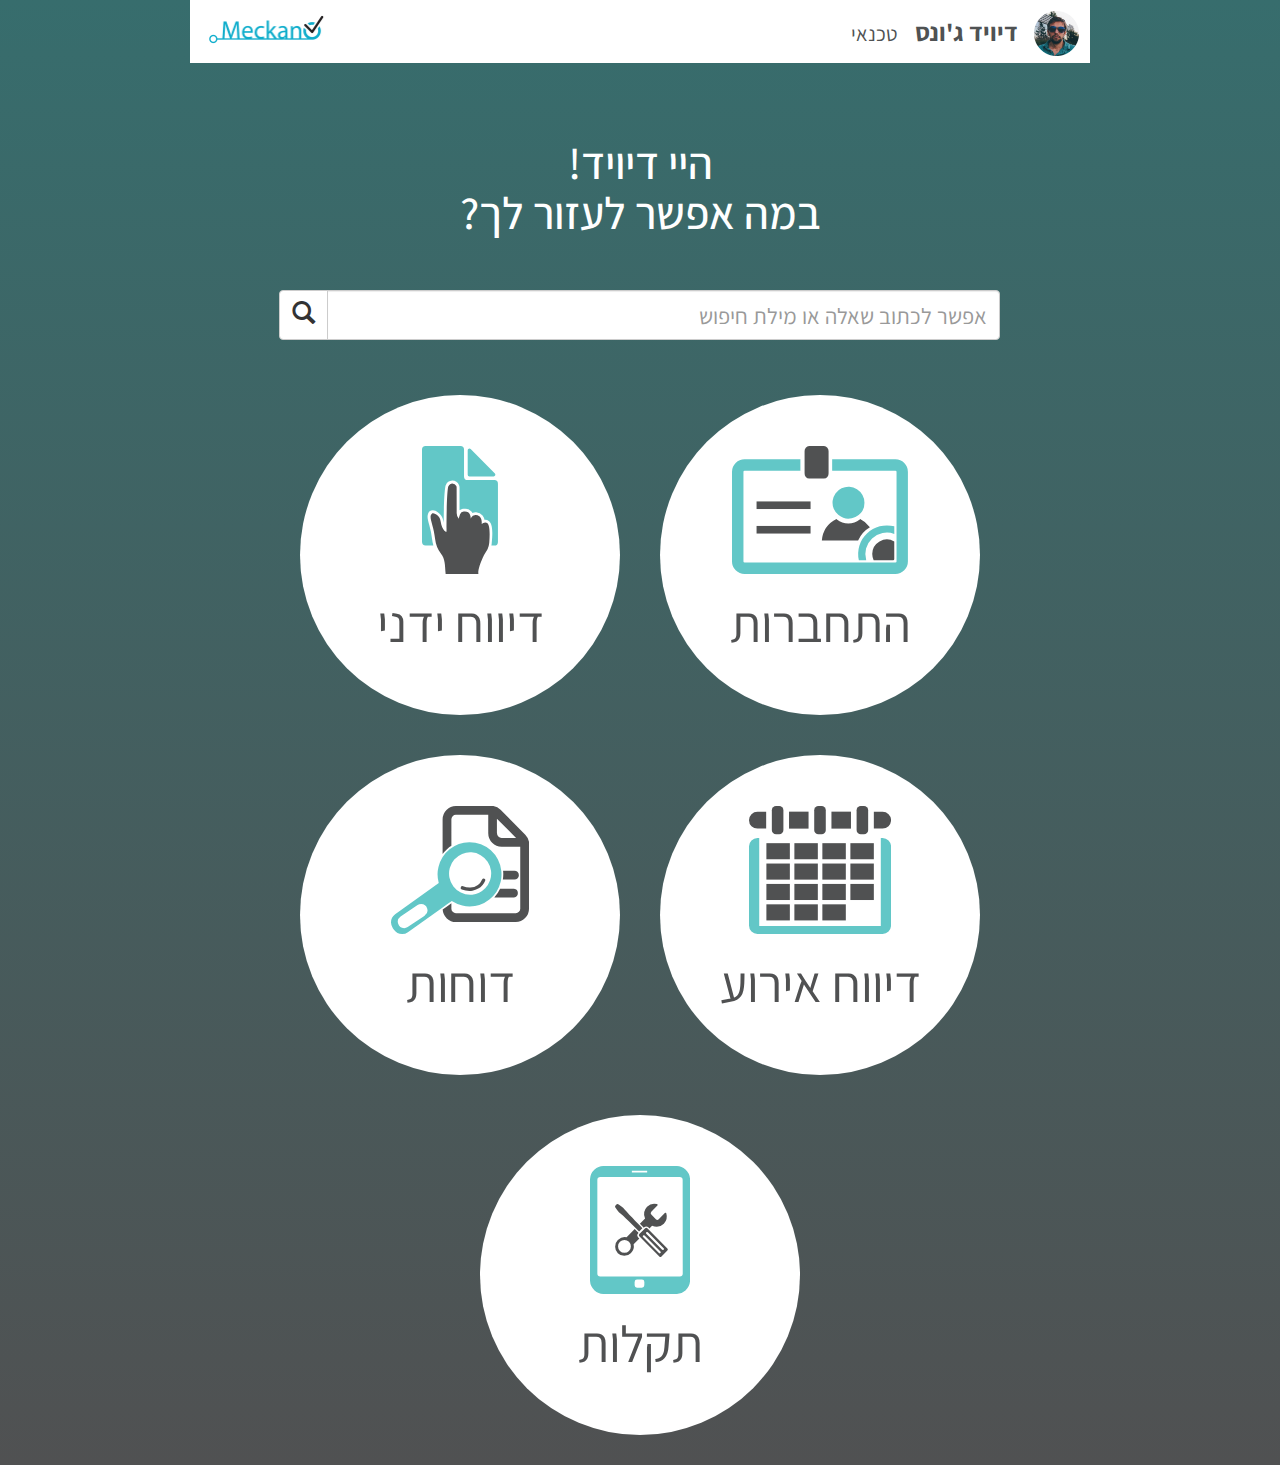
==== commit 46e59c6f: "Add files via upload" ====
--- a/Habibi_FAQ/homePage.html
+++ b/Habibi_FAQ/homePage.html
@@ -8,6 +8,7 @@
         <meta name="description" content="" />
         <meta name="keywords" content="" />
         <meta name="author" content="" />
+        <meta name="viewport" content="width=device-width,height=device-height initial-scale=1">
 
         <!-- CSS -->
         <link href="https://fonts.googleapis.com/css?family=Assistant" rel="stylesheet">
@@ -36,26 +37,37 @@
 
     <body class="rtl" onload="homepageLoad()">
 
-        <div id="menu" class="menuClose">
-            <div id="menuHeader">
-                <img id="profilePic" src="images/profileDavid.png"/>
-                <span id= "userName">
-                    דיויד ג'ונס <br/>
-                    <span id="job">טכנאי</span>
-                </span>
-            </div>
-            <img id="menuMiddle" src="images/menuMiddle.JPG"/>
-            <img id="menuBottom" src="images/menuBottom.JPG"/>
-        </div>
+        <!--
+<div id="menu" class="menuClose">
+<div id="menuHeader">
+<img id="profilePic" src="images/profileDavid.png"/>
+<span id= "userName">
+דיויד ג'ונס <br/>
+<span id="job">טכנאי</span>
+</span>
+</div>
+<img id="menuMiddle" src="images/menuMiddle.JPG"/>
+<img id="menuBottom" src="images/menuBottom.JPG"/>
+</div>
+-->
 
         <div id="bigContainer">
             <header>
+                <img id="profilePic" src="images/profileDavid.png"/>
+
+                <span id = "userName">
+                    דיויד ג'ונס
+                    <span id="job">טכנאי</span>
+                </span>
+
                 <img id="logo" src="images/logo.jpg"/>
+<!--
                 <button id="openMenu" class="hamburgerMenu hamburger hamburger--slider" type="button">
                     <span class="hamburger-box">
                         <span class="hamburger-inner"></span>
                     </span>
                 </button>
+-->
             </header>
 
 
--- a/Habibi_FAQ/Styles/myStyle.css
+++ b/Habibi_FAQ/Styles/myStyle.css
@@ -3,17 +3,15 @@
     min-height: 100vh;
     max-width: 900px;
     margin: 0 auto;
-    background: #376D6D; /* For browsers that do not support gradients */
-    background: -webkit-linear-gradient(#376D6D, #505152); /* For Safari 5.1 to 6.0 */
-    background: -o-linear-gradient(#376D6D, #505152); /* For Opera 11.1 to 12.0 */
-    background: -moz-linear-gradient(#376D6D, #505152); /* For Firefox 3.6 to 15 */
+    background: #376D6D; /* For browsers that do not support gradients */ /* For Safari 5.1 to 6.0 */ /* For Opera 11.1 to 12.0 */ /* For Firefox 3.6 to 15 */
+    background: -webkit-gradient(linear, left top, left bottom, from(#376D6D), to(#505152));
     background: linear-gradient(#376D6D, #505152); /* Standard syntax (must be last) */
     direction:rtl;
 }
 
 header{
     background-color:white;
-    height: 5vh;
+    height: 7vh;
     margin-bottom: 30px;
 }
 
@@ -41,8 +39,9 @@
 
 #logo{
     height: 3.3vh;
-    margin: 9px 554px;
-    position: absolute;}
+    float: left;
+    margin: 1.7vh 2vh;
+}
 
 #container{
     max-width: 960px;
@@ -51,21 +50,6 @@
 ul.nav li{
     font-size: 3vw;
 }
-
-/*
-ul.nav li a{
-color:white;
-}
-*/
-
-/*
-.nav-pills > li.active > a, .nav-pills > li.active > a:hover, .nav-pills > li.active > a:focus, .unselected {
-color: #505152;
-background-color:  #fff;
-font-weight: bold;
-}
-*/
-
 
 a.aQuestions:focus {
     color: #396b6b;
@@ -83,19 +67,23 @@
     margin: 5vh;
 }
 
+/*
 .hamburgerMenu{
     position: absolute;
-/*    margin: -82px 683px !important;    */
+        margin: -82px 683px !important;    
     left:0;
 }
 
 .hamburgerMenu:focus{
     outline: transparent;
 }
+*/
 
 #mainNav{
     list-style: none; 
     margin-top: 3vh;
+    -webkit-box-pack: center;
+    -ms-flex-pack: center;
     justify-content: center;
 }
 
@@ -125,26 +113,15 @@
     height: 18vw;
     width: 18vw;
     border-radius: 25vw;
-    font-size: 3.1vw;
+    font-size: 2.8vw;
     text-align: center;
     color: #505152 !important;
     margin: 22px 5px;
     font-weight: bold;
-    border: 6px solid #3f4142;    
-    /*
-    -webkit-transition: all 500ms ease;
-    -moz-transition: all 500ms ease;
-    -ms-transition: all 500ms ease;
-    -o-transition: all 500ms ease;
-    transition: all 500ms ease;
-    */
-}
-
-/*
-.liSelected{
-order: 1; 
-} 
-*/
+    border: 6px solid #3f4142;
+}
+
+
 
 .selected img {
     height: 5.5vw;
@@ -158,13 +135,7 @@
     margin: 84px 5px 55px 5px;
     border-radius: 5px;
     font-size: 2vh;
-    /*
-    -webkit-transition: all 500ms ease;
-    -moz-transition: all 500ms ease;
-    -ms-transition: all 500ms ease;
-    -o-transition: all 500ms ease;
-    transition: all 500ms ease;
-    */
+/*        height: 5vh;*/
 }
 
 .unselected img{
@@ -174,6 +145,22 @@
 
 .aNavBar img{
     pointer-events: none;
+}
+
+.aNavBar{
+/*        -webkit-transition: height 900ms ease;
+    -moz-transition: height 900ms ease;
+    -ms-transition: height 900ms ease;
+    -o-transition: height 900ms ease;
+    transition: height 900ms ease;
+
+
+    -webkit-transition: width 900ms ease;
+    -moz-transition: width 900ms ease;
+    -ms-transition: width 900ms ease;
+    -o-transition: width 900ms ease;
+    transition: width 900ms ease;
+*/
 }
 
 .homePageIcon{
@@ -188,8 +175,13 @@
 }
 
 ul{
+    display:-webkit-box;
+    display:-ms-flexbox;
     display:flex;
+    -ms-flex-wrap: wrap;
     flex-wrap: wrap;
+    -webkit-box-pack: right;
+    -ms-flex-pack: right;
     justify-content: right;
     padding: 0px;
 }
@@ -199,20 +191,20 @@
     font-size: 2.5vh;
 }
 
-#5{
+#div5{
     background-color: white;
     padding: 20px;
     border-radius: 5px;
 }
 
-#5 h3{
+#div5 h3{
     margin-top: 0px;
     font-weight: bold;
     margin-bottom: 15px;
     text-align: center;
 }
 
-#5 p{
+#div5 p{
     font-size: 2.5vw;
 }
 
@@ -224,18 +216,16 @@
     top: 0;
     left: 0;
     z-index: 4;
-/*    float:left;*/
-/*    margin-right:-60vw;*/
+    /*    float:left;*/
+    /*    margin-right:-60vw;*/
+    -webkit-transform: translateX(-40vw);
     transform: translateX(-40vw);
 }
 
-.menuClose2{
-/*    transform: translateX(-40vw);*/
-/*    display:none;*/
-}
 .menuOpen{
+    -webkit-transform: translate(0);
     transform: translate(0);
-/*    left: 0;*/
+    /*    left: 0;*/
 }
 
 #menuHeader{
@@ -245,21 +235,26 @@
 }
 
 #userName{
-    color: white;
+    color: #4f5253;
     font-size: 2.8vh;
     text-align: center;
-    display: block;
+    position: absolute;
+    margin: 1.5vh 8vh;
+    font-weight: bold;
 }
 
 #job{
-    margin-top: -0.7vh;
     font-size: 2.3vh;
-    display: block;}
+    font-weight: normal;
+    padding-right: 1vw;
+}
 
 #profilePic{
-    height: 10vh;
-    margin: 0 auto;
-    display: block;
+    height: 5vh;
+    position: absolute;
+    /* border: 3px solid #3b6969; */
+    /* border-radius: 50%; */
+    margin: 1.2vh;
 }
 
 #menuMiddle, #menuBottom{
@@ -269,4 +264,4 @@
 #menuBottom{
     position: absolute;
     bottom: 0;
-}
+}